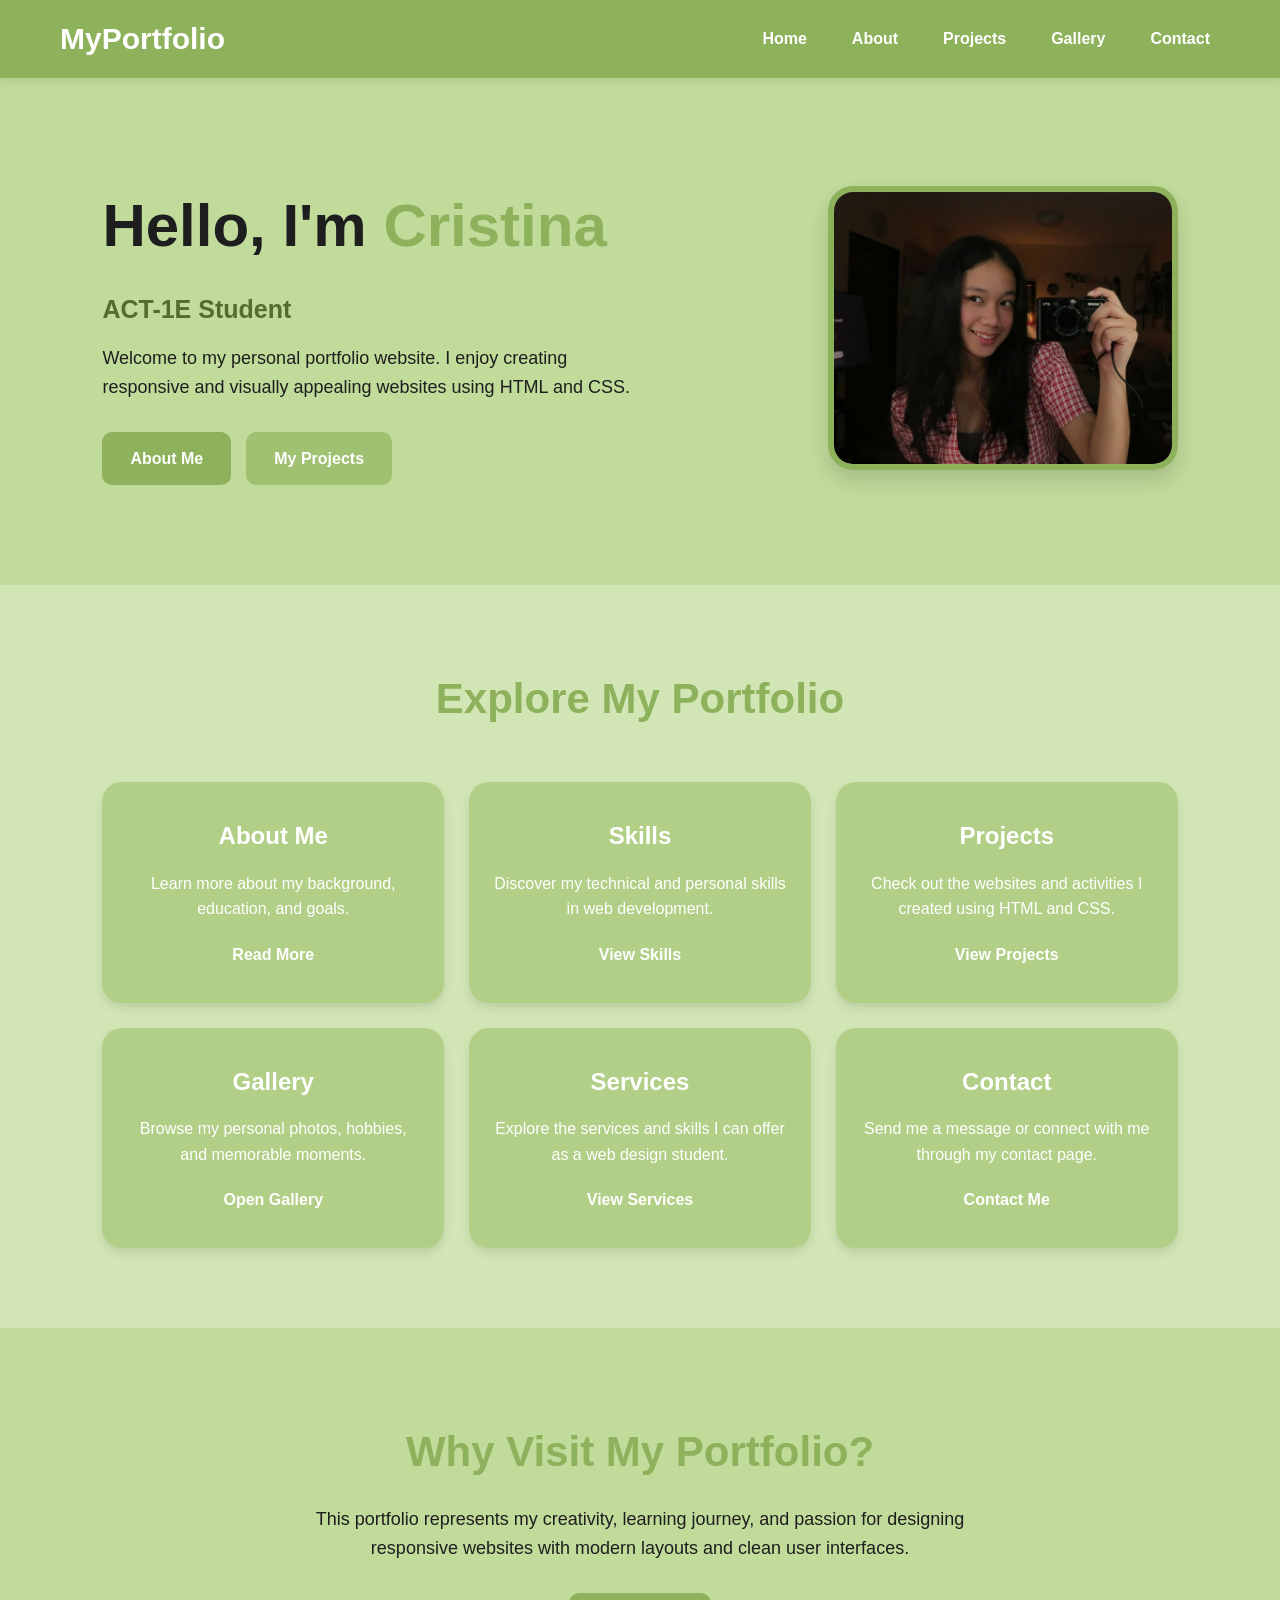
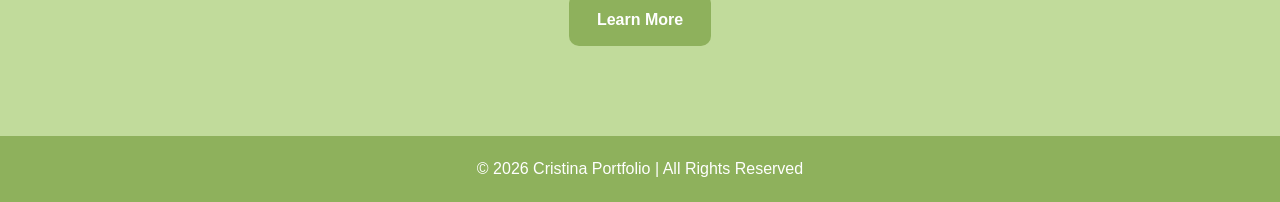
==== index.html @ 3cd11880 "Add files via upload" ====
<!DOCTYPE html>
<html lang="en">
<head>
    <meta charset="UTF-8">
    <meta name="viewport" content="width=device-width, initial-scale=1.0">
    <title>Cristina | Portfolio</title>
    <link rel="stylesheet" href="css/main.css">
</head>
<body>


<header>
  <nav class="navbar">
    <h2 class="logo">MyPortfolio</h2>

    <ul class="nav-links">
      <li><a href="index.html">Home</a></li>
      <li><a href="about.html">About</a></li>
      <li><a href="projects.html">Projects</a></li>
      <li><a href="gallery.html">Gallery</a></li>
      <li><a href="contact.html">Contact</a></li>
    </ul>
  </nav>
</header>


    <section class="hero">

        <div class="hero-text">

            <h1>Hello, I'm <span>Cristina</span></h1>

            <h3>ACT-1E Student</h3>

            <p>
                Welcome to my personal portfolio website.
                I enjoy creating responsive and visually appealing
                websites using HTML and CSS.
            </p>

            <div class="hero-buttons">
                <a href="about.html" class="btn">About Me</a>
                <a href="projects.html" class="btn btn2">My Projects</a>
            </div>

        </div>

        <div class="hero-image">
            <img src="photos/01.jpg" alt="Profile Picture">
        </div>

    </section>

    <section class="home-features">

        <h2>Explore My Portfolio</h2>

        <div class="feature-container">

            <div class="feature-card">
                <h3>About Me</h3>

                <p>
                    Learn more about my background,
                    education, and goals.
                </p>

                <a href="about.html">Read More</a>
            </div>

            <div class="feature-card">
                <h3>Skills</h3>

                <p>
                    Discover my technical and personal
                    skills in web development.
                </p>

                <a href="skills.html">View Skills</a>
            </div>

            <div class="feature-card">
                <h3>Projects</h3>

                <p>
                    Check out the websites and activities
                    I created using HTML and CSS.
                </p>

                <a href="projects.html">View Projects</a>
            </div>

            <div class="feature-card">
                <h3>Gallery</h3>

                <p>
                    Browse my personal photos,
                    hobbies, and memorable moments.
                </p>

                <a href="gallery.html">Open Gallery</a>
            </div>

            <div class="feature-card">
                <h3>Services</h3>

                <p>
                    Explore the services and skills
                    I can offer as a web design student.
                </p>

                <a href="services.html">View Services</a>
            </div>

            <div class="feature-card">
                <h3>Contact</h3>

                <p>
                    Send me a message or connect
                    with me through my contact page.
                </p>

                <a href="contact.html">Contact Me</a>
            </div>

        </div>

    </section>


    <section class="mini-about">

        <div class="mini-about-text">

            <h2>Why Visit My Portfolio?</h2>

            <p>
                This portfolio represents my creativity,
                learning journey, and passion for designing
                responsive websites with modern layouts
                and clean user interfaces.
            </p>

            <a href="about.html" class="btn">Learn More</a>

        </div>

    </section>


    <footer>
        <p>© 2026 Cristina Portfolio | All Rights Reserved</p>
    </footer>

</body>
</html>
---- css/main.css ----
@import url("variables.css");

*{
  margin:0;
  padding:0;
  box-sizing:border-box;
  font-family:Arial, Helvetica, sans-serif;
}

html{
  scroll-behavior:smooth;
}

body{
  margin:0;
  background:var(--lightest-green);
  color:var(--black);
  line-height:1.6;
  overflow-x:hidden;
}

header{
  background:var(--darkest-green);
  padding:15px 60px;
  position:sticky;
  top:0;
  z-index:1000;
  width:100%;
  box-shadow:0 2px 10px rgba(0,0,0,0.1);
}

.navbar{
  display:flex;
  justify-content:space-between;
  align-items:center;
  width:100%;
}

.logo{
  color:var(--white);
  font-size:30px;
  font-weight:bold;
  margin:0;
  padding:0;
}

.nav-links{
  display:flex;
  list-style:none;
  gap:25px;
  margin:0;
  padding:0;
  align-items:center;
}

.nav-links a{
  text-decoration:none;
  color:var(--white);
  transition:0.3s;
  font-weight:bold;
  display:block;
  padding:8px 10px;
}

.nav-links a:hover{
  color:var(--lightest-green);
}

.hero{
  display:flex;
  justify-content:space-between;
  align-items:center;
  padding:100px 8%;
  flex-wrap:wrap;
  background:var(--light-green);
}

.hero-text{
  max-width:550px;
}

.hero-text h1{
  font-size:60px;
  margin-bottom:10px;
}

.hero-text span{
  color:var(--darkest-green);
}

.hero-text h3{
  margin:15px 0;
  color:#556b2f;
  font-size:25px;
}

.hero-text p{
  margin-bottom:30px;
  font-size:18px;
}

.hero-buttons{
  display:flex;
  gap:15px;
  flex-wrap:wrap;
}

.btn{
  display:inline-block;
  padding:14px 28px;
  background:var(--darkest-green);
  color:var(--white);
  text-decoration:none;
  border-radius:10px;
  transition:0.3s;
  font-weight:bold;
}

.btn:hover{
  background:var(--dark-green);
}

.btn2{
  background:var(--dark-green);
}

.btn2:hover{
  background:var(--darkest-green);
}

.hero-image img{
  width:350px;
  border-radius:25px;
  border:6px solid var(--darkest-green);
  box-shadow:0 10px 20px rgba(0,0,0,0.15);
}

.home-features{
  padding:80px 8%;
  text-align:center;
}

.home-features h2{
  font-size:42px;
  margin-bottom:50px;
  color:var(--darkest-green);
}

.feature-container{
  display:grid;
  grid-template-columns:repeat(3, 1fr);
  gap:25px;
  margin-top:30px;
}

.feature-card{
  background:var(--medium-green);
  padding:35px 25px;
  border-radius:20px;
  color:white;
  transition:0.3s;
  box-shadow:0 5px 10px rgba(0,0,0,0.1);
}

.feature-card h3{
  margin-bottom:15px;
  font-size:24px;
}

.feature-card p{
  margin-bottom:20px;
}

.feature-card a{
  text-decoration:none;
  color:white;
  font-weight:bold;
}

.mini-about{
  padding:90px 8%;
  background:var(--light-green);
  text-align:center;
}

.mini-about-text{
  max-width:700px;
  margin:auto;
}

.mini-about h2{
  font-size:42px;
  margin-bottom:20px;
  color:var(--darkest-green);
}

.mini-about p{
  margin-bottom:30px;
  font-size:18px;
}

.about{
  padding:80px 8%;
  text-align:center;
}

.about h2{
  margin-bottom:40px;
  font-size:42px;
  color:var(--darkest-green);
}

.about-intro{
  padding:80px 8% 40px;
  text-align:center;
  background:var(--light-green);
}

.about-intro h1{
  font-size:48px;
  color:var(--darkest-green);
  margin-bottom:15px;
}

.about-intro p{
  max-width:800px;
  margin:auto;
  font-size:18px;
}

.about-container{
  display:grid;
  grid-template-columns:repeat(auto-fit, minmax(250px,1fr));
  gap:20px;
  margin-top:20px;
}

.about-card{
  background:var(--medium-green);
  padding:30px;
  border-radius:20px;
  color:var(--white);
  box-shadow:0 5px 10px rgba(0,0,0,0.1);
  transition:0.3s;
}

.about-card:hover{
  transform:translateY(-5px);
  background:var(--dark-green);
}

.about-profile-section{
  display:flex;
  justify-content:center;
  padding:40px 8%;
  background:var(--light-green);
}

.about-profile img{
  width:220px;
  height:220px;
  object-fit:cover;
  border-radius:50%;
  border:6px solid var(--darkest-green);
  box-shadow:0 10px 20px rgba(0,0,0,0.2);
}

.skills{
  padding:80px 8%;
}

.skills h2{
  text-align:center;
  margin-bottom:40px;
  font-size:42px;
  color:var(--darkest-green);
}

.skill{
  margin-bottom:25px;
}

.skill p{
  margin-bottom:10px;
  font-weight:bold;
}

.bar{
  width:100%;
  height:20px;
  background:#e7efd9;
  border-radius:20px;
  overflow:hidden;
}

.progress{
  height:100%;
  background:var(--darkest-green);
}

.html{ width:90%; }
.css{ width:85%; }
.communication{ width:80%; }

.projects{
  padding:80px 8%;
  text-align:center;
}

.projects h2{
  margin-bottom:40px;
  font-size:42px;
  color:var(--darkest-green);
}

.project-container{
  display:grid;
  grid-template-columns:repeat(auto-fit, minmax(250px,1fr));
  gap:25px;
}

.project-card{
  background:var(--medium-green);
  border-radius:20px;
  overflow:hidden;
  padding-bottom:20px;
  color:var(--white);
  box-shadow:0 5px 10px rgba(0,0,0,0.1);
}

.contact{
  padding:80px 8%;
  text-align:center;
  background:var(--light-green);
}

.contact h2{
  margin-bottom:40px;
  font-size:42px;
  color:var(--darkest-green);
}

form{
  max-width:600px;
  margin:auto;
  display:flex;
  flex-direction:column;
  gap:20px;
}

input, textarea{
  padding:15px;
  border:none;
  border-radius:12px;
  outline:none;
  background:var(--white);
  font-size:16px;
}

textarea{
  height:150px;
  resize:none;
}

button{
  padding:15px;
  border:none;
  background:var(--darkest-green);
  color:var(--white);
  border-radius:12px;
  cursor:pointer;
  transition:0.3s;
  font-size:16px;
  font-weight:bold;
}

footer{
  background:var(--darkest-green);
  text-align:center;
  padding:20px;
  color:var(--white);
}

@media(max-width:768px){

  .navbar{
    flex-direction:column;
    gap:15px;
  }

  .nav-links{
    flex-wrap:wrap;
    justify-content:center;
  }

  header{
    padding:15px 20px;
  }

  .hero{
    flex-direction:column;
    text-align:center;
    gap:40px;
    padding:70px 8%;
  }

  .hero-image img{
    width:280px;
  }

  .hero-text h1{
    font-size:42px;
  }

  .hero-text h3{
    font-size:22px;
  }

  .home-features h2,
  .about h2,
  .skills h2,
  .projects h2,
  .gallery h2,
  .contact h2,
  .mini-about h2,
  .about-intro h1{
    font-size:34px;
  }
}
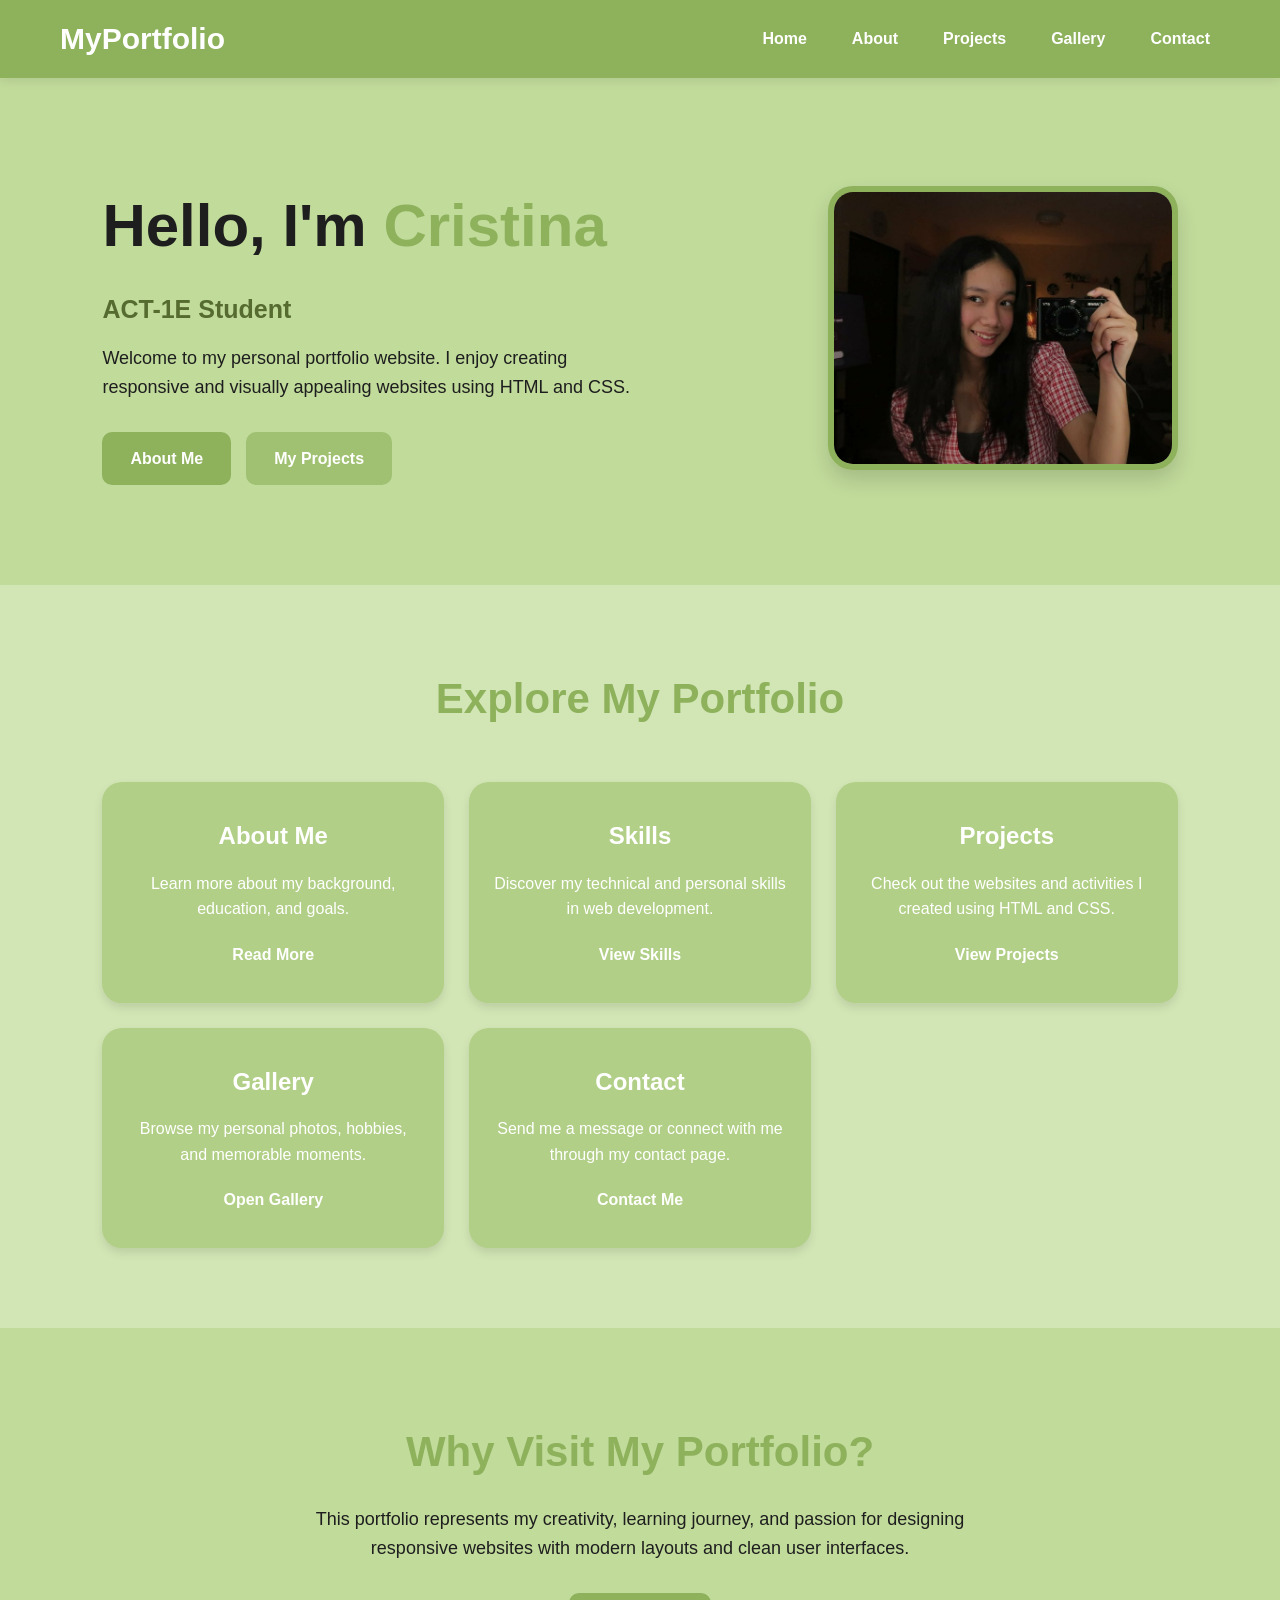
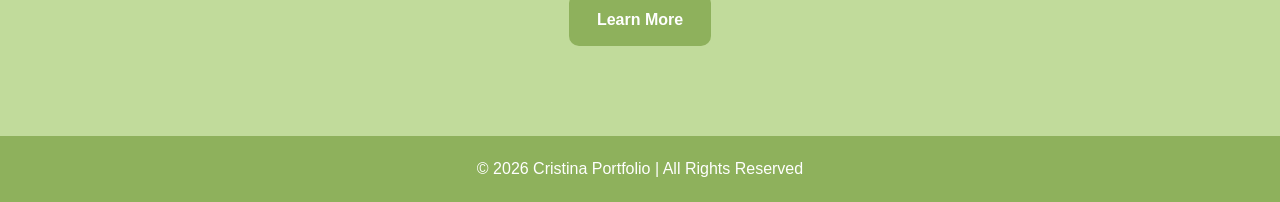
==== commit 7fa3098e: "Fix HTML structure and formatting issues i fixed the extra" ====
--- a/index.html
+++ b/index.html
@@ -102,17 +102,6 @@
             </div>
 
             <div class="feature-card">
-                <h3>Services</h3>
-
-                <p>
-                    Explore the services and skills
-                    I can offer as a web design student.
-                </p>
-
-                <a href="services.html">View Services</a>
-            </div>
-
-            <div class="feature-card">
                 <h3>Contact</h3>
 
                 <p>
@@ -153,4 +142,4 @@
     </footer>
 
 </body>
-</html>+</html>
